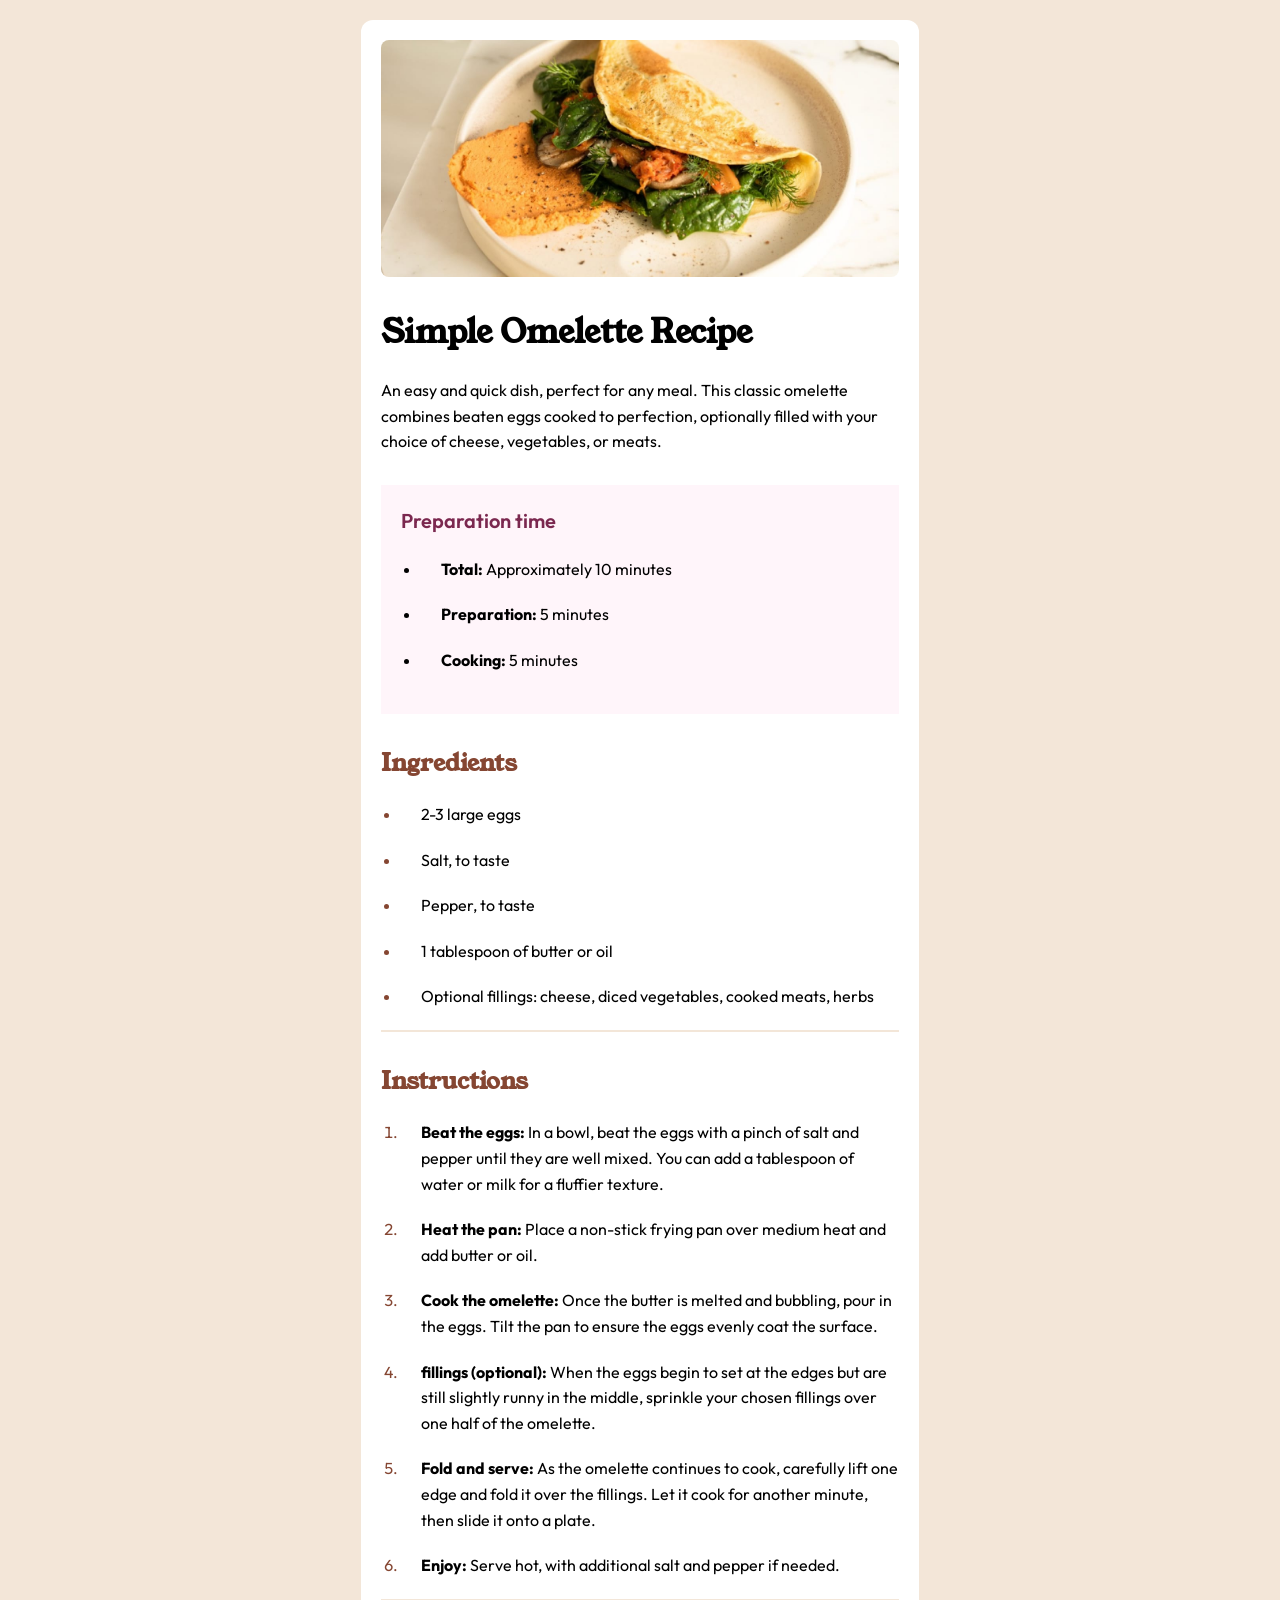
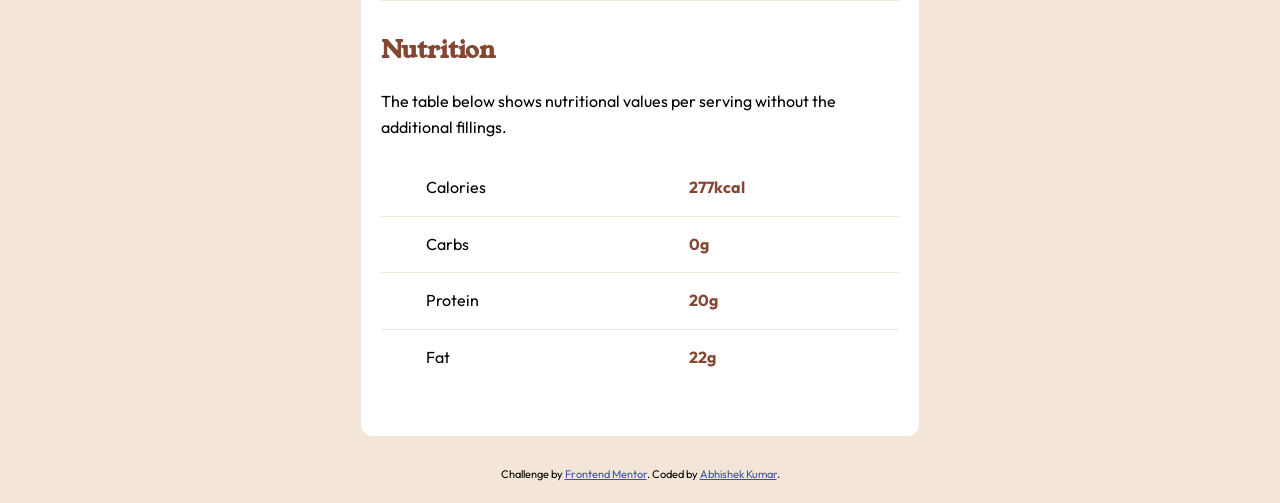
==== recipe-page-main/index.html @ 91d5b471 "First commit - finished recipe page" ====
<!DOCTYPE html>
<html lang="en">
  <head>
    <meta charset="UTF-8" />
    <meta name="viewport" content="width=device-width, initial-scale=1.0" />
    <!-- displays site properly based on user's device -->

    <link
      rel="icon"
      type="image/png"
      sizes="32x32"
      href="./assets/images/favicon-32x32.png"
    />

    <title>Frontend Mentor | Recipe page</title>

    <!-- Feel free to remove these styles or customise in your own stylesheet 👍 -->
    <style></style>
    <link rel="stylesheet" href="styles.css" />
  </head>
  <body>
    <div class="layout">
      <header>
        <img
          src="assets/images/image-omelette.jpeg"
          alt="a fresh simple omelette on a plate"
        />
        <h1>Simple Omelette Recipe</h1>
        <p>
          An easy and quick dish, perfect for any meal. This classic omelette
          combines beaten eggs cooked to perfection, optionally filled with your
          choice of cheese, vegetables, or meats.
        </p>
      </header>
      <div class="preparation-time">
        <p>Preparation time</p>
        <ul>
          <li><strong>Total:</strong> Approximately 10 minutes</li>
          <li><strong> Preparation:</strong> 5 minutes</li>
          <li><strong> Cooking:</strong> 5 minutes</li>
        </ul>
      </div>
      <section class="ingredients">
        <h2>Ingredients</h2>
        <ul>
          <li>2-3 large eggs</li>
          <li>Salt, to taste</li>
          <li>Pepper, to taste</li>
          <li>1 tablespoon of butter or oil</li>
          <li>
            Optional fillings: cheese, diced vegetables, cooked meats, herbs
          </li>
        </ul>
      </section>
      <section class="instructions">
        <h2>Instructions</h2>
        <ol>
          <li>
            <strong>Beat the eggs:</strong> In a bowl, beat the eggs with a
            pinch of salt and pepper until they are well mixed. You can add a
            tablespoon of water or milk for a fluffier texture.
          </li>
          <li>
            <strong>Heat the pan:</strong> Place a non-stick frying pan over
            medium heat and add butter or oil.
          </li>
          <li>
            <strong>Cook the omelette:</strong> Once the butter is melted and
            bubbling, pour in the eggs. Tilt the pan to ensure the eggs evenly
            coat the surface.
          </li>
          <li>
            <strong>fillings (optional):</strong> When the eggs begin to set at
            the edges but are still slightly runny in the middle, sprinkle your
            chosen fillings over one half of the omelette.
          </li>
          <li>
            <strong>Fold and serve:</strong> As the omelette continues to cook,
            carefully lift one edge and fold it over the fillings. Let it cook
            for another minute, then slide it onto a plate.
          </li>
          <li>
            <strong>Enjoy:</strong> Serve hot, with additional salt and pepper
            if needed.
          </li>
        </ol>
      </section>
      <section class="nutrition">
        <h2>Nutrition</h2>
        <p>
          The table below shows nutritional values per serving without the
          additional fillings.
        </p>
        <table>
          <tbody>
            <tr>
              <td>Calories</td>
              <td class="value">277kcal</td>
            </tr>
            <tr>
              <td>Carbs</td>
              <td class="value">0g</td>
            </tr>
            <tr>
              <td>Protein</td>
              <td class="value">20g</td>
            </tr>
            <tr>
              <td>Fat</td>
              <td class="value">22g</td>
            </tr>
          </tbody>
        </table>
      </section>
    </div>

    <div class="attribution">
      Challenge by
      <a href="https://www.frontendmentor.io?ref=challenge" target="_blank"
        >Frontend Mentor</a
      >. Coded by <a href="#">Abhishek Kumar</a>.
    </div>
  </body>
</html>
---- recipe-page-main/styles.css ----
@font-face {
  font-family: "body-txt";
  src: url("./assets/fonts/outfit/Outfit-VariableFont_wght.ttf")
    format("truetype");
}
@font-face {
  font-family: "heading-txt";
  src: url("./assets/fonts/young-serif/YoungSerif-Regular.ttf")
    format("truetype");
}

*,
*::before,
*::after {
  box-sizing: border-box;
  padding: 0;
  margin: 0;
}

body {
  background-color: hsl(30, 54%, 90%);
  padding: 20px;
  font-family: "body-txt";
  font-weight: 400;
  line-height: 1.6;
}
p {
  margin-bottom: 20px;
}
h1,
h2 {
  font-family: "heading-txt";
  margin-bottom: 20px;
}
.layout {
  background-color: hsl(0, 0%, 100%);
  padding: 20px;
  width: 45%;
  margin: 0 auto;
  border-radius: 12px;
}

img {
  max-width: 100%;
  height: auto;
  display: block;
  border-radius: 8px;
  margin-bottom: 30px;
}
header {
  margin-bottom: 30px;
}
.preparation-time {
  background-color: hsl(330, 100%, 98%);
  padding: 20px;
  margin-bottom: 30px;
}
ul,
ol {
  padding-left: 20px;
}
li {
  padding-left: 20px;
  margin-bottom: 20px;
}
.preparation-time p {
  color: hsl(332, 51%, 32%);
  font-size: 1.25rem;
  font-weight: 600;
}
.ingredients {
  margin-bottom: 30px;
  border-bottom: 2px solid hsl(30, 54%, 90%);
}
.ingredients h2 {
  font-weight: 600;
  color: hsl(14, 45%, 36%);
}
.ingredients li::marker {
  color: hsl(14, 45%, 36%);
}
.instructions {
  margin-bottom: 30px;
  border-bottom: 2px solid hsl(30, 54%, 90%);
}
.instructions h2 {
  font-weight: 600;
  color: hsl(14, 45%, 36%);
}
.instructions li::marker {
  color: hsl(14, 45%, 36%);
}
.nutrition {
  margin-bottom: 30px;
}
.nutrition h2 {
  font-weight: 600;
  color: hsl(14, 45%, 36%);
}
table {
  width: 100%;
  border-collapse: collapse;
}

tr:not(:last-of-type) {
  border-bottom: 1px solid hsl(30, 54%, 90%);
}
.value {
  color: hsl(14, 45%, 36%);
  font-weight: bold;
}
td {
  padding: 15px 45px;
}

.attribution {
  font-size: 11px;
  text-align: center;
  margin-top: 30px;
}
.attribution a {
  color: hsl(228, 45%, 44%);
}

@media (max-width: 650px) {
  .layout {
    width: 100%;
  }
}
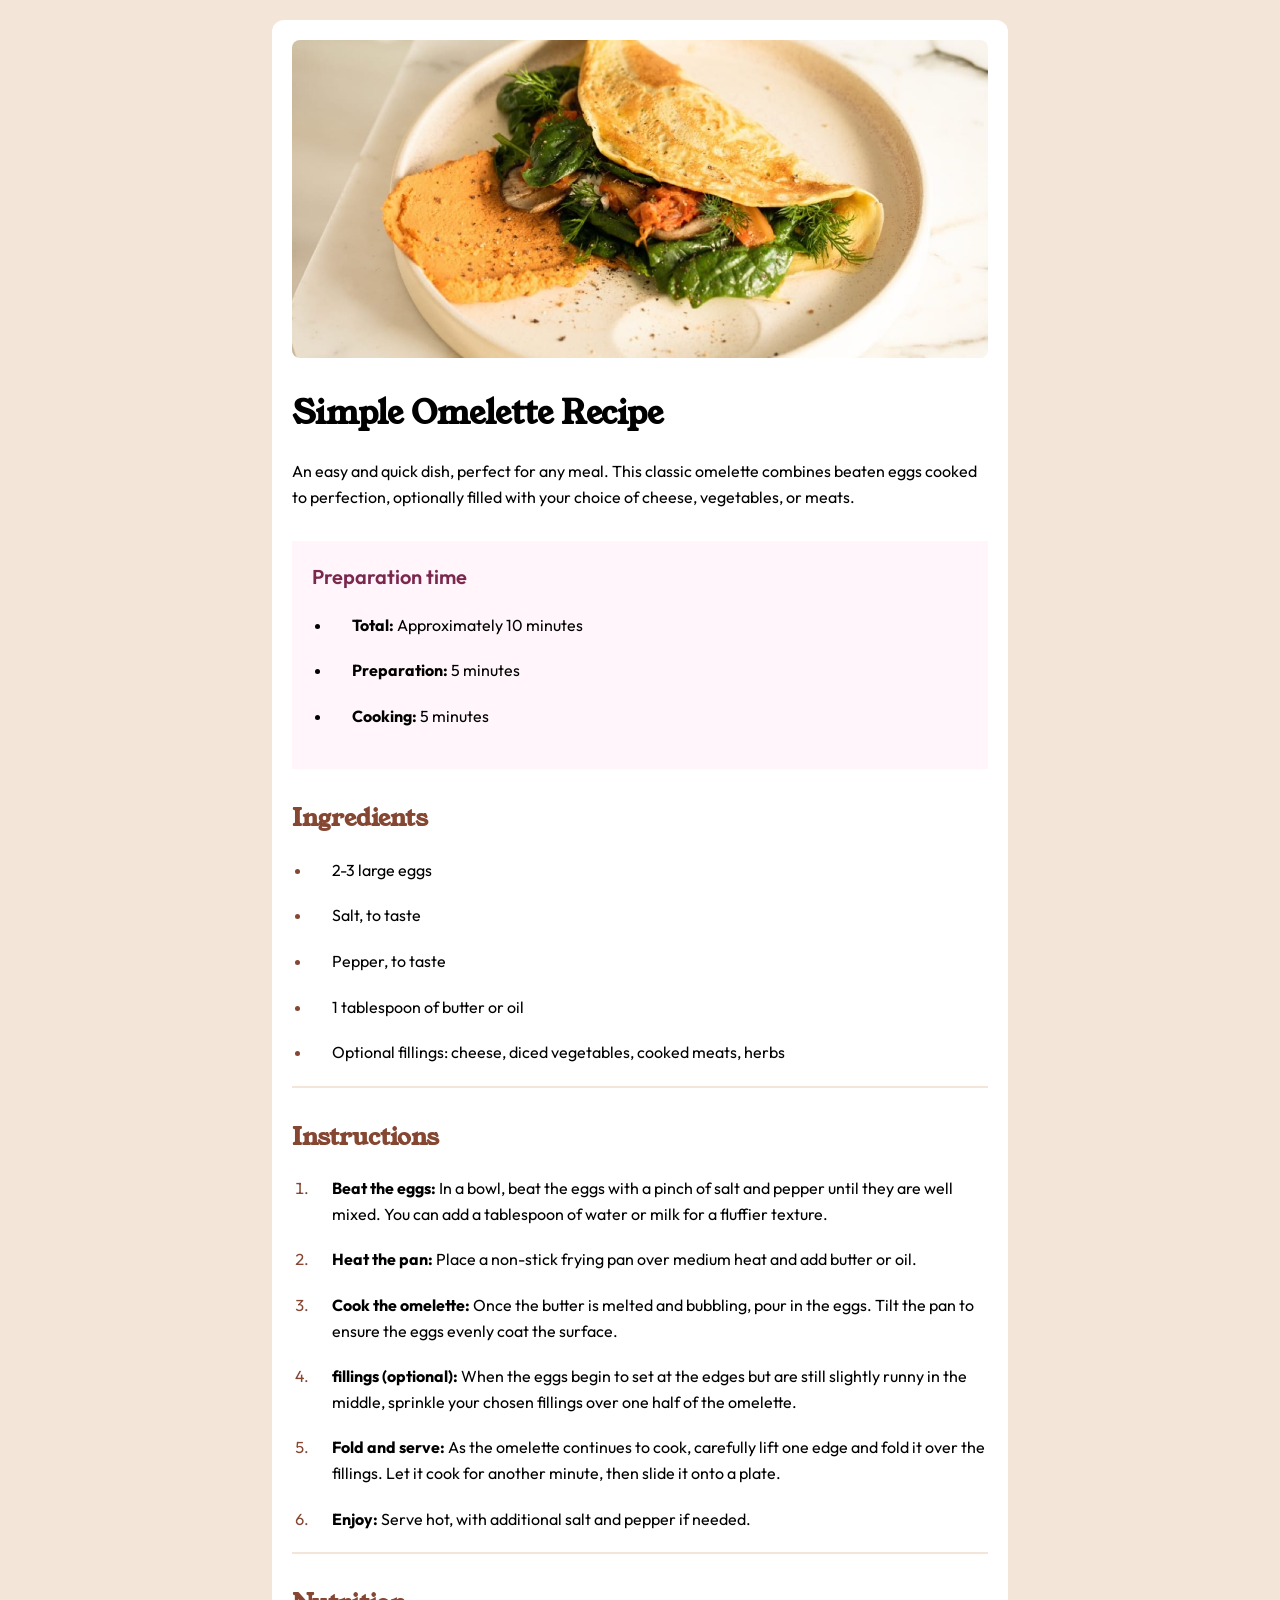
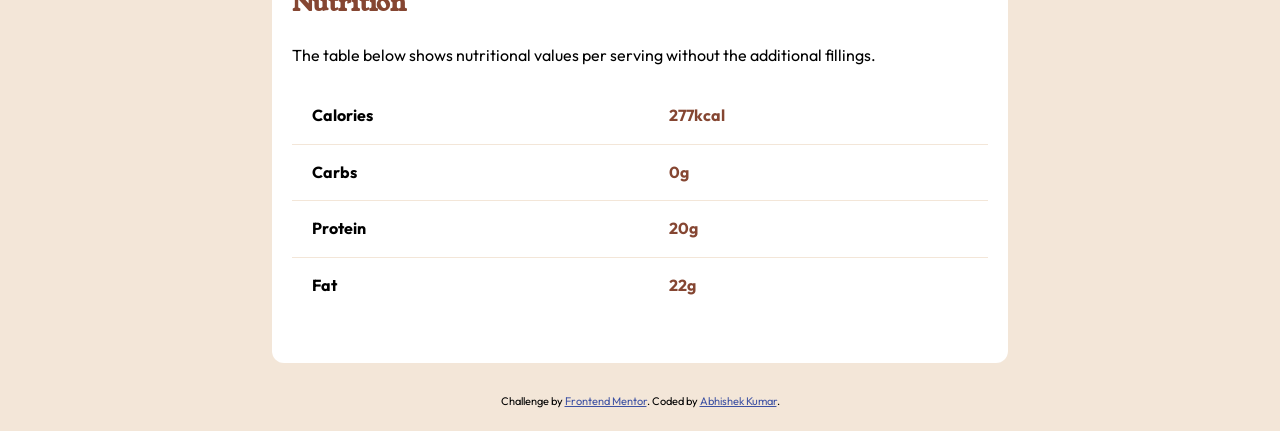
==== commit 75412d08: "Fixed accessibility and scoped CSS" ====
--- a/recipe-page-main/index.html
+++ b/recipe-page-main/index.html
@@ -19,7 +19,7 @@
     <link rel="stylesheet" href="styles.css" />
   </head>
   <body>
-    <div class="layout">
+    <main class="layout">
       <header>
         <img
           src="assets/images/image-omelette.jpeg"
@@ -94,31 +94,34 @@
         <table>
           <tbody>
             <tr>
-              <td>Calories</td>
+              <th scope="row">Calories</th>
               <td class="value">277kcal</td>
             </tr>
             <tr>
-              <td>Carbs</td>
+              <th scope="row">Carbs</th>
               <td class="value">0g</td>
             </tr>
             <tr>
-              <td>Protein</td>
+              <th scope="row">Protein</th>
               <td class="value">20g</td>
             </tr>
             <tr>
-              <td>Fat</td>
+              <th scope="row">Fat</th>
               <td class="value">22g</td>
             </tr>
           </tbody>
         </table>
       </section>
-    </div>
+    </main>
 
-    <div class="attribution">
+    <footer class="attribution">
       Challenge by
-      <a href="https://www.frontendmentor.io?ref=challenge" target="_blank"
+      <a
+        href="https://www.frontendmentor.io?ref=challenge"
+        target="_blank"
+        rel="noopener noreferrer"
         >Frontend Mentor</a
       >. Coded by <a href="#">Abhishek Kumar</a>.
-    </div>
+    </footer>
   </body>
 </html>
--- a/recipe-page-main/styles.css
+++ b/recipe-page-main/styles.css
@@ -3,6 +3,7 @@
   src: url("./assets/fonts/outfit/Outfit-VariableFont_wght.ttf")
     format("truetype");
 }
+
 @font-face {
   font-family: "heading-txt";
   src: url("./assets/fonts/young-serif/YoungSerif-Regular.ttf")
@@ -24,93 +25,117 @@
   font-weight: 400;
   line-height: 1.6;
 }
-p {
-  margin-bottom: 20px;
-}
-h1,
-h2 {
-  font-family: "heading-txt";
-  margin-bottom: 20px;
-}
+
 .layout {
   background-color: hsl(0, 0%, 100%);
   padding: 20px;
-  width: 45%;
+  width: 100%;
+  max-width: 736px;
   margin: 0 auto;
   border-radius: 12px;
 }
 
-img {
+/* --- SCOPED GLOBAL ELEMENTS --- */
+.layout p {
+  margin-bottom: 20px;
+}
+
+.layout h1,
+.layout h2 {
+  font-family: "heading-txt";
+  margin-bottom: 20px;
+}
+
+.layout img {
   max-width: 100%;
   height: auto;
   display: block;
   border-radius: 8px;
   margin-bottom: 30px;
 }
-header {
+
+.layout header {
   margin-bottom: 30px;
 }
+
+.layout ul,
+.layout ol {
+  padding-left: 20px;
+}
+
+.layout li {
+  padding-left: 20px;
+  margin-bottom: 20px;
+}
+
+.layout table {
+  width: 100%;
+  border-collapse: collapse;
+}
+
+.layout tr:not(:last-of-type) {
+  border-bottom: 1px solid hsl(30, 54%, 90%);
+}
+
+.layout td,
+.layout th {
+  padding: 15px 20px;
+  text-align: left;
+}
+
+/* --- SPECIFIC COMPONENT STYLES --- */
 .preparation-time {
   background-color: hsl(330, 100%, 98%);
   padding: 20px;
   margin-bottom: 30px;
 }
-ul,
-ol {
-  padding-left: 20px;
-}
-li {
-  padding-left: 20px;
-  margin-bottom: 20px;
-}
+
 .preparation-time p {
   color: hsl(332, 51%, 32%);
   font-size: 1.25rem;
   font-weight: 600;
 }
+
 .ingredients {
   margin-bottom: 30px;
   border-bottom: 2px solid hsl(30, 54%, 90%);
 }
+
 .ingredients h2 {
   font-weight: 600;
   color: hsl(14, 45%, 36%);
 }
+
 .ingredients li::marker {
   color: hsl(14, 45%, 36%);
 }
+
 .instructions {
   margin-bottom: 30px;
   border-bottom: 2px solid hsl(30, 54%, 90%);
 }
+
 .instructions h2 {
   font-weight: 600;
   color: hsl(14, 45%, 36%);
 }
+
 .instructions li::marker {
   color: hsl(14, 45%, 36%);
 }
+
 .nutrition {
   margin-bottom: 30px;
 }
+
 .nutrition h2 {
   font-weight: 600;
   color: hsl(14, 45%, 36%);
 }
-table {
-  width: 100%;
-  border-collapse: collapse;
-}
 
-tr:not(:last-of-type) {
-  border-bottom: 1px solid hsl(30, 54%, 90%);
-}
 .value {
   color: hsl(14, 45%, 36%);
   font-weight: bold;
-}
-td {
-  padding: 15px 45px;
 }
 
 .attribution {
@@ -118,6 +143,7 @@
   text-align: center;
   margin-top: 30px;
 }
+
 .attribution a {
   color: hsl(228, 45%, 44%);
 }
